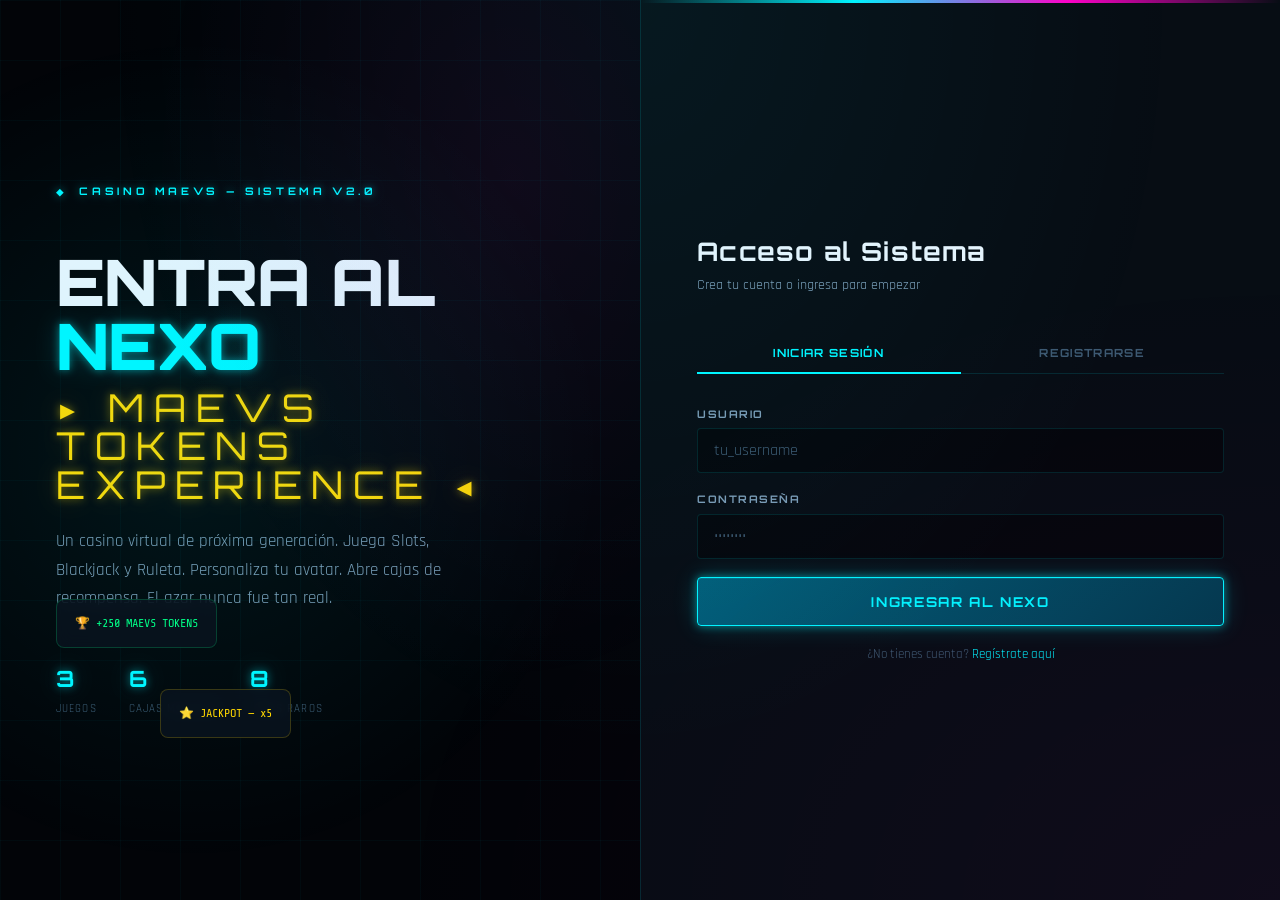
==== Frontend/index.html @ 41be395b "Add initial HTML structure for casino website" ====
<!DOCTYPE html>
<html lang="es">
<head>
  <meta charset="UTF-8" />
  <meta name="viewport" content="width=device-width, initial-scale=1.0" />
  <title>Casino Maevs — Ingresa al Nexo</title>
  <link rel="stylesheet" href="assets/css/main.css" />
  <style>
    /* ── LANDING ESPECÍFICO ── */
    .landing-wrap {
      min-height: 100vh;
      display: grid;
      grid-template-columns: 1fr 1fr;
      position: relative;
    }

    /* LADO IZQUIERDO: Hero visual */
    .hero-side {
      display: flex;
      flex-direction: column;
      justify-content: center;
      padding: 60px 56px;
      position: relative;
      overflow: hidden;
    }

    .hero-side::before {
      content: '';
      position: absolute;
      inset: 0;
      background: radial-gradient(ellipse at 30% 50%, rgba(0,245,255,0.08) 0%, transparent 65%),
                  radial-gradient(ellipse at 80% 20%, rgba(255,0,200,0.06) 0%, transparent 50%);
      pointer-events: none;
    }

    .hero-casino-logo {
      font-family: var(--font-display);
      font-size: 0.65rem;
      font-weight: 700;
      letter-spacing: 0.35em;
      text-transform: uppercase;
      color: var(--neon-cyan);
      text-shadow: var(--shadow-cyan);
      margin-bottom: 48px;
      display: flex;
      align-items: center;
      gap: 12px;
    }

    .hero-casino-logo::before {
      content: '◆';
      font-size: 0.8rem;
    }

    .hero-title {
      font-size: clamp(2.8rem, 5vw, 5rem);
      font-weight: 900;
      line-height: 1;
      margin-bottom: 24px;
      letter-spacing: -0.01em;
    }

    .hero-title .line-1 {
      color: var(--text-primary);
      display: block;
    }

    .hero-title .line-2 {
      color: var(--neon-cyan);
      text-shadow: var(--shadow-cyan);
      display: block;
      animation: flicker 8s infinite;
    }

    .hero-title .line-3 {
      color: var(--neon-gold);
      text-shadow: var(--shadow-gold);
      display: block;
      font-size: 60%;
      font-weight: 400;
      letter-spacing: 0.25em;
      margin-top: 10px;
    }

    .hero-desc {
      color: var(--text-secondary);
      font-size: 1.05rem;
      max-width: 400px;
      margin-bottom: 48px;
      line-height: 1.7;
    }

    .hero-stats {
      display: flex;
      gap: 32px;
    }

    .stat-item {
      display: flex;
      flex-direction: column;
      gap: 4px;
    }

    .stat-value {
      font-family: var(--font-display);
      font-size: 1.4rem;
      font-weight: 700;
      color: var(--neon-cyan);
      text-shadow: var(--shadow-cyan);
    }

    .stat-label {
      font-size: 0.7rem;
      color: var(--text-muted);
      letter-spacing: 0.1em;
      text-transform: uppercase;
    }

    /* Elementos flotantes decorativos */
    .float-card {
      position: absolute;
      border: 1px solid var(--border-dim);
      border-radius: 8px;
      background: var(--bg-glass);
      backdrop-filter: blur(8px);
      padding: 14px 18px;
      font-family: var(--font-mono);
      font-size: 0.75rem;
      color: var(--text-secondary);
      pointer-events: none;
    }

    .float-card-1 {
      bottom: 28%;
      left: 56px;
      color: var(--neon-green);
      border-color: rgba(0,255,136,0.2);
      animation: floatUp 6s ease-in-out infinite;
    }

    .float-card-2 {
      bottom: 18%;
      left: 160px;
      color: var(--neon-gold);
      border-color: rgba(255,215,0,0.2);
      animation: floatUp 6s ease-in-out 2s infinite;
    }

    @keyframes floatUp {
      0%, 100% { transform: translateY(0); }
      50%       { transform: translateY(-10px); }
    }

    /* LADO DERECHO: Formulario */
    .auth-side {
      display: flex;
      flex-direction: column;
      justify-content: center;
      padding: 60px 56px;
      background: var(--bg-deep);
      border-left: 1px solid var(--border-dim);
      position: relative;
    }

    .auth-side::before {
      content: '';
      position: absolute;
      top: 0; left: 0; right: 0;
      height: 3px;
      background: linear-gradient(90deg, transparent, var(--neon-cyan), var(--neon-magenta), transparent);
    }

    .auth-header {
      margin-bottom: 36px;
    }

    .auth-header h2 {
      font-size: 1.6rem;
      color: var(--text-primary);
      margin-bottom: 8px;
    }

    .auth-header p {
      color: var(--text-secondary);
      font-size: 0.9rem;
    }

    /* Tabs */
    .auth-tabs {
      display: flex;
      border-bottom: 1px solid var(--border-dim);
      margin-bottom: 32px;
      gap: 0;
    }

    .auth-tab {
      flex: 1;
      padding: 12px;
      background: none;
      border: none;
      cursor: pointer;
      font-family: var(--font-display);
      font-size: 0.7rem;
      font-weight: 700;
      letter-spacing: 0.12em;
      text-transform: uppercase;
      color: var(--text-muted);
      border-bottom: 2px solid transparent;
      margin-bottom: -1px;
      transition: var(--transition-fast);
    }

    .auth-tab.active {
      color: var(--neon-cyan);
      border-bottom-color: var(--neon-cyan);
    }

    .auth-tab:hover:not(.active) { color: var(--text-secondary); }

    /* Paneles de formulario */
    .auth-panel { display: none; flex-direction: column; gap: 18px; }
    .auth-panel.active { display: flex; animation: fadeIn 0.3s ease; }

    /* Avatar selector */
    .avatar-selector {
      display: flex;
      flex-direction: column;
      gap: 8px;
    }

    .avatar-options {
      display: grid;
      grid-template-columns: repeat(3, 1fr);
      gap: 8px;
    }

    .avatar-option {
      border: 1px solid var(--border-dim);
      border-radius: 6px;
      padding: 10px 6px;
      text-align: center;
      cursor: pointer;
      transition: var(--transition-fast);
      background: rgba(0,0,0,0.3);
    }

    .avatar-option:hover {
      border-color: var(--border-glow);
      background: rgba(0,245,255,0.05);
    }

    .avatar-option.selected {
      border-color: var(--neon-cyan);
      background: rgba(0,245,255,0.08);
      box-shadow: var(--shadow-cyan);
    }

    .avatar-option .avatar-emoji { font-size: 1.6rem; display: block; }
    .avatar-option .avatar-name  {
      font-family: var(--font-display);
      font-size: 0.55rem;
      color: var(--text-secondary);
      letter-spacing: 0.05em;
      text-transform: uppercase;
      margin-top: 4px;
      display: block;
    }

    .avatar-option.selected .avatar-name { color: var(--neon-cyan); }

    /* Mensaje de error/éxito en form */
    .auth-message {
      padding: 10px 14px;
      border-radius: 4px;
      font-size: 0.85rem;
      display: none;
      align-items: center;
      gap: 8px;
    }

    .auth-message.error   { display: flex; background: rgba(255,34,68,0.1);  border: 1px solid rgba(255,34,68,0.3);  color: var(--neon-red); }
    .auth-message.success { display: flex; background: rgba(0,255,136,0.1);  border: 1px solid rgba(0,255,136,0.3);  color: var(--neon-green); }

    @media (max-width: 900px) {
      .landing-wrap { grid-template-columns: 1fr; }
      .hero-side { display: none; }
      .auth-side { padding: 40px 28px; }
    }
  </style>
</head>
<body>

  <div id="toast-container"></div>

  <div class="landing-wrap">

    <!-- LADO IZQUIERDO: Hero -->
    <div class="hero-side">
      <div class="hero-casino-logo">Casino Maevs — Sistema v2.0</div>

      <h1 class="hero-title">
        <span class="line-1">ENTRA AL</span>
        <span class="line-2">NEXO</span>
        <span class="line-3">▸ MAEVS TOKENS EXPERIENCE ◂</span>
      </h1>

      <p class="hero-desc">
        Un casino virtual de próxima generación. Juega Slots, Blackjack y Ruleta.
        Personaliza tu avatar. Abre cajas de recompensa. El azar nunca fue tan real.
      </p>

      <div class="hero-stats">
        <div class="stat-item">
          <span class="stat-value">3</span>
          <span class="stat-label">Juegos</span>
        </div>
        <div class="stat-item">
          <span class="stat-value">6</span>
          <span class="stat-label">Cajas Misterio</span>
        </div>
        <div class="stat-item">
          <span class="stat-value">8</span>
          <span class="stat-label">Ítems Raros</span>
        </div>
      </div>

      <!-- Elementos flotantes decorativos -->
      <div class="float-card float-card-1">🏆 +250 MAEVS TOKENS</div>
      <div class="float-card float-card-2">⭐ JACKPOT — x5</div>
    </div>

    <!-- LADO DERECHO: Formulario -->
    <div class="auth-side">
      <div class="auth-header">
        <h2>Acceso al Sistema</h2>
        <p>Crea tu cuenta o ingresa para empezar</p>
      </div>

      <!-- Tabs -->
      <div class="auth-tabs">
        <button class="auth-tab active" onclick="switchTab('login')">Iniciar Sesión</button>
        <button class="auth-tab" onclick="switchTab('register')">Registrarse</button>
      </div>

      <!-- Panel: Login -->
      <div class="auth-panel active" id="panel-login">
        <div class="form-group">
          <label class="form-label">Usuario</label>
          <input class="form-input" id="login-user" type="text" placeholder="tu_username" autocomplete="username" />
        </div>
        <div class="form-group">
          <label class="form-label">Contraseña</label>
          <input class="form-input" id="login-pass" type="password" placeholder="••••••••" autocomplete="current-password" />
        </div>
        <div class="auth-message" id="login-msg"></div>
        <button class="btn btn-primary btn-lg" onclick="doLogin()" style="width:100%">
          <span id="login-btn-text">Ingresar al Nexo</span>
        </button>
        <p style="text-align:center; font-size:0.8rem; color:var(--text-muted);">
          ¿No tienes cuenta? <a href="#" onclick="switchTab('register')">Regístrate aquí</a>
        </p>
      </div>

      <!-- Panel: Register -->
      <div class="auth-panel" id="panel-register">
        <div class="form-group">
          <label class="form-label">Nombre de usuario</label>
          <input class="form-input" id="reg-user" type="text" placeholder="mínimo 3 caracteres" autocomplete="username" />
        </div>
        <div class="form-group">
          <label class="form-label">Contraseña</label>
          <input class="form-input" id="reg-pass" type="password" placeholder="mínimo 6 caracteres" autocomplete="new-password" />
        </div>
        <div class="avatar-selector">
          <label class="form-label">Elige tu avatar</label>
          <div class="avatar-options">
            <div class="avatar-option selected" data-style="Guerrero Galáctico" onclick="selectAvatar(this)">
              <span class="avatar-emoji">⚔️</span>
              <span class="avatar-name">Guerrero</span>
            </div>
            <div class="avatar-option" data-style="Mago Estelar" onclick="selectAvatar(this)">
              <span class="avatar-emoji">🔮</span>
              <span class="avatar-name">Mago</span>
            </div>
            <div class="avatar-option" data-style="Cazadora de Sombras" onclick="selectAvatar(this)">
              <span class="avatar-emoji">🏹</span>
              <span class="avatar-name">Cazadora</span>
            </div>
            <div class="avatar-option" data-style="Cyber Ninja" onclick="selectAvatar(this)">
              <span class="avatar-emoji">🥷</span>
              <span class="avatar-name">Ninja</span>
            </div>
            <div class="avatar-option" data-style="Clásico" onclick="selectAvatar(this)">
              <span class="avatar-emoji">🎩</span>
              <span class="avatar-name">Clásico</span>
            </div>
            <div class="avatar-option" data-style="Fantasma Digital" onclick="selectAvatar(this)">
              <span class="avatar-emoji">👻</span>
              <span class="avatar-name">Fantasma</span>
            </div>
          </div>
        </div>
        <div class="auth-message" id="reg-msg"></div>
        <button class="btn btn-primary btn-lg" onclick="doRegister()" style="width:100%">
          <span id="reg-btn-text">Crear Cuenta</span>
        </button>
        <p style="text-align:center; font-size:0.8rem; color:var(--text-muted);">
          ¿Ya tienes cuenta? <a href="#" onclick="switchTab('login')">Inicia sesión</a>
        </p>
      </div>

    </div>
  </div>

  <script src="assets/js/api.js"></script>
  <script>
    const API = 'http://localhost:5000';

    // Redirigir si ya está autenticado
    (async () => {
      try {
        const r = await fetch(`${API}/api/auth/estado`);
        if (r.ok) window.location.href = 'lobby.html';
      } catch {}
    })();

    let selectedAvatar = 'Guerrero Galáctico';

    function switchTab(tab) {
      document.querySelectorAll('.auth-tab').forEach((t, i) => {
        t.classList.toggle('active', (i === 0 && tab === 'login') || (i === 1 && tab === 'register'));
      });
      document.getElementById('panel-login').classList.toggle('active', tab === 'login');
      document.getElementById('panel-register').classList.toggle('active', tab === 'register');
    }

    function selectAvatar(el) {
      document.querySelectorAll('.avatar-option').forEach(o => o.classList.remove('selected'));
      el.classList.add('selected');
      selectedAvatar = el.dataset.style;
    }

    function showMsg(id, msg, type) {
      const el = document.getElementById(id);
      el.textContent = msg;
      el.className = `auth-message ${type}`;
    }

    async function doLogin() {
      const user = document.getElementById('login-user').value.trim();
      const pass = document.getElementById('login-pass').value;
      const btn  = document.getElementById('login-btn-text');

      if (!user || !pass) { showMsg('login-msg', '⚠ Completa todos los campos', 'error'); return; }

      btn.innerHTML = '<span class="spinner"></span> Verificando...';
      try {
        const r = await fetch(`${API}/api/auth/login`, {
          method: 'POST',
          headers: { 'Content-Type': 'application/json' },
          body: JSON.stringify({ Username: user, Contraseña: pass })
        });
        const data = await r.json();
        if (r.ok) {
          showMsg('login-msg', '✔ ¡Bienvenido de vuelta!', 'success');
          setTimeout(() => window.location.href = 'lobby.html', 800);
        } else {
          showMsg('login-msg', '✘ ' + (data.mensaje || 'Credenciales incorrectas'), 'error');
          btn.textContent = 'Ingresar al Nexo';
        }
      } catch {
        showMsg('login-msg', '✘ No se pudo conectar al servidor', 'error');
        btn.textContent = 'Ingresar al Nexo';
      }
    }

    async function doRegister() {
      const user   = document.getElementById('reg-user').value.trim();
      const pass   = document.getElementById('reg-pass').value;
      const btn    = document.getElementById('reg-btn-text');

      if (!user || !pass) { showMsg('reg-msg', '⚠ Completa todos los campos', 'error'); return; }

      btn.innerHTML = '<span class="spinner"></span> Creando cuenta...';
      try {
        const r = await fetch(`${API}/api/auth/registrar`, {
          method: 'POST',
          headers: { 'Content-Type': 'application/json' },
          body: JSON.stringify({ Username: user, Contraseña: pass, EstiloAvatar: selectedAvatar })
        });
        const data = await r.json();
        if (r.ok) {
          showMsg('reg-msg', '✔ Cuenta creada. Iniciando sesión...', 'success');
          // Auto-login
          setTimeout(async () => {
            const r2 = await fetch(`${API}/api/auth/login`, {
              method: 'POST',
              headers: { 'Content-Type': 'application/json' },
              body: JSON.stringify({ Username: user, Contraseña: pass })
            });
            if (r2.ok) window.location.href = 'lobby.html';
          }, 800);
        } else {
          showMsg('reg-msg', '✘ ' + (data.mensaje || 'Error al registrar'), 'error');
          btn.textContent = 'Crear Cuenta';
        }
      } catch {
        showMsg('reg-msg', '✘ No se pudo conectar al servidor', 'error');
        btn.textContent = 'Crear Cuenta';
      }
    }

    // Enter key support
    document.addEventListener('keydown', e => {
      if (e.key === 'Enter') {
        if (document.getElementById('panel-login').classList.contains('active')) doLogin();
        else doRegister();
      }
    });
  </script>
</body>
</html>
---- Frontend/assets/css/main.css ----
/* ═══════════════════════════════════════════════════════════════
   CASINO MAEVS — main.css
   Estilos globales y variables del sistema
═══════════════════════════════════════════════════════════════ */

@import url('https://fonts.googleapis.com/css2?family=Orbitron:wght@400;600;700;900&family=Rajdhani:wght@300;400;500;600;700&family=Share+Tech+Mono&display=swap');

/* ── VARIABLES GLOBALES ── */
:root {
  /* Colores base */
  --bg-void:        #020408;
  --bg-deep:        #070d14;
  --bg-card:        #0a1520;
  --bg-card-hover:  #0f1e2e;
  --bg-glass:       rgba(10, 21, 32, 0.75);

  /* Neón principal */
  --neon-cyan:      #00f5ff;
  --neon-magenta:   #ff00c8;
  --neon-gold:      #ffd700;
  --neon-green:     #00ff88;
  --neon-red:       #ff2244;

  /* Texto */
  --text-primary:   #e8f4fd;
  --text-secondary: #7a9bb5;
  --text-muted:     #3d5a72;

  /* Bordes */
  --border-dim:     rgba(0, 245, 255, 0.12);
  --border-glow:    rgba(0, 245, 255, 0.45);

  /* Tipografía */
  --font-display:   'Orbitron', monospace;
  --font-body:      'Rajdhani', sans-serif;
  --font-mono:      'Share Tech Mono', monospace;

  /* Sombras de neón */
  --shadow-cyan:    0 0 8px rgba(0,245,255,0.5), 0 0 25px rgba(0,245,255,0.2);
  --shadow-gold:    0 0 8px rgba(255,215,0,0.5), 0 0 25px rgba(255,215,0,0.2);
  --shadow-magenta: 0 0 8px rgba(255,0,200,0.5), 0 0 25px rgba(255,0,200,0.2);

  /* Transiciones */
  --transition-fast: 0.15s ease;
  --transition-mid:  0.3s ease;
  --transition-slow: 0.6s cubic-bezier(0.16, 1, 0.3, 1);
}

/* ── RESET Y BASE ── */
*, *::before, *::after { box-sizing: border-box; margin: 0; padding: 0; }

html { scroll-behavior: smooth; }

body {
  background-color: var(--bg-void);
  color: var(--text-primary);
  font-family: var(--font-body);
  font-size: 16px;
  line-height: 1.6;
  min-height: 100vh;
  overflow-x: hidden;
}

/* ── FONDO CON GRID ANIMADO ── */
body::before {
  content: '';
  position: fixed;
  inset: 0;
  background-image:
    linear-gradient(rgba(0,245,255,0.03) 1px, transparent 1px),
    linear-gradient(90deg, rgba(0,245,255,0.03) 1px, transparent 1px);
  background-size: 60px 60px;
  pointer-events: none;
  z-index: 0;
}

body::after {
  content: '';
  position: fixed;
  inset: 0;
  background: radial-gradient(ellipse at 50% 0%, rgba(0,245,255,0.05) 0%, transparent 60%),
              radial-gradient(ellipse at 100% 100%, rgba(255,0,200,0.04) 0%, transparent 50%);
  pointer-events: none;
  z-index: 0;
}

/* ── CONTENEDOR PRINCIPAL ── */
.container {
  max-width: 1280px;
  margin: 0 auto;
  padding: 0 24px;
  position: relative;
  z-index: 1;
}

/* ── TIPOGRAFÍA ── */
h1, h2, h3, h4 {
  font-family: var(--font-display);
  letter-spacing: 0.05em;
  line-height: 1.2;
}

a { color: var(--neon-cyan); text-decoration: none; transition: var(--transition-fast); }
a:hover { color: var(--text-primary); text-shadow: var(--shadow-cyan); }

/* ── NAVBAR ── */
.navbar {
  position: sticky;
  top: 0;
  z-index: 100;
  background: rgba(2, 4, 8, 0.85);
  backdrop-filter: blur(16px);
  -webkit-backdrop-filter: blur(16px);
  border-bottom: 1px solid var(--border-dim);
  padding: 14px 0;
}

.navbar .container {
  display: flex;
  align-items: center;
  justify-content: space-between;
  gap: 24px;
}

.navbar-brand {
  font-family: var(--font-display);
  font-size: 1.2rem;
  font-weight: 900;
  color: var(--neon-cyan);
  text-shadow: var(--shadow-cyan);
  letter-spacing: 0.15em;
  text-transform: uppercase;
  display: flex;
  align-items: center;
  gap: 10px;
}

.navbar-brand span { color: var(--neon-gold); text-shadow: var(--shadow-gold); }

.navbar-nav {
  display: flex;
  align-items: center;
  gap: 6px;
  list-style: none;
}

.navbar-nav a {
  font-family: var(--font-body);
  font-weight: 600;
  font-size: 0.85rem;
  letter-spacing: 0.1em;
  text-transform: uppercase;
  color: var(--text-secondary);
  padding: 8px 16px;
  border-radius: 4px;
  transition: var(--transition-fast);
  border: 1px solid transparent;
}

.navbar-nav a:hover,
.navbar-nav a.active {
  color: var(--neon-cyan);
  background: rgba(0,245,255,0.06);
  border-color: var(--border-dim);
  text-shadow: none;
}

.navbar-tokens {
  display: flex;
  align-items: center;
  gap: 8px;
  background: rgba(255,215,0,0.06);
  border: 1px solid rgba(255,215,0,0.2);
  border-radius: 6px;
  padding: 7px 14px;
  font-family: var(--font-mono);
  font-size: 0.85rem;
  color: var(--neon-gold);
}

.navbar-tokens .token-icon { font-size: 1rem; }
#nav-balance { font-weight: bold; }

/* ── BOTONES ── */
.btn {
  display: inline-flex;
  align-items: center;
  justify-content: center;
  gap: 8px;
  font-family: var(--font-display);
  font-size: 0.75rem;
  font-weight: 700;
  letter-spacing: 0.12em;
  text-transform: uppercase;
  padding: 12px 24px;
  border-radius: 4px;
  border: 1px solid transparent;
  cursor: pointer;
  transition: var(--transition-mid);
  position: relative;
  overflow: hidden;
  white-space: nowrap;
}

.btn::before {
  content: '';
  position: absolute;
  inset: 0;
  background: linear-gradient(135deg, rgba(255,255,255,0.06), transparent);
  opacity: 0;
  transition: var(--transition-fast);
}

.btn:hover::before { opacity: 1; }

.btn-primary {
  background: linear-gradient(135deg, #005f7a, #003a4d);
  border-color: var(--neon-cyan);
  color: var(--neon-cyan);
  box-shadow: var(--shadow-cyan), inset 0 1px 0 rgba(0,245,255,0.15);
}

.btn-primary:hover {
  background: linear-gradient(135deg, #007a9a, #005070);
  box-shadow: 0 0 16px rgba(0,245,255,0.7), 0 0 40px rgba(0,245,255,0.25);
  transform: translateY(-1px);
}

.btn-gold {
  background: linear-gradient(135deg, #4a3800, #2d2200);
  border-color: var(--neon-gold);
  color: var(--neon-gold);
  box-shadow: var(--shadow-gold);
}

.btn-gold:hover {
  box-shadow: 0 0 16px rgba(255,215,0,0.7), 0 0 40px rgba(255,215,0,0.25);
  transform: translateY(-1px);
}

.btn-magenta {
  background: linear-gradient(135deg, #4a0030, #2d001d);
  border-color: var(--neon-magenta);
  color: var(--neon-magenta);
  box-shadow: var(--shadow-magenta);
}

.btn-magenta:hover {
  box-shadow: 0 0 16px rgba(255,0,200,0.7), 0 0 40px rgba(255,0,200,0.25);
  transform: translateY(-1px);
}

.btn-ghost {
  background: transparent;
  border-color: var(--border-glow);
  color: var(--text-secondary);
}

.btn-ghost:hover {
  border-color: var(--neon-cyan);
  color: var(--neon-cyan);
  box-shadow: var(--shadow-cyan);
}

.btn-sm { font-size: 0.65rem; padding: 8px 16px; }
.btn-lg { font-size: 0.85rem; padding: 15px 32px; }
.btn:disabled { opacity: 0.4; cursor: not-allowed; transform: none !important; }

/* ── CARDS ── */
.card {
  background: var(--bg-card);
  border: 1px solid var(--border-dim);
  border-radius: 8px;
  padding: 24px;
  position: relative;
  overflow: hidden;
  transition: var(--transition-mid);
}

.card::before {
  content: '';
  position: absolute;
  top: 0; left: 0; right: 0;
  height: 2px;
  background: linear-gradient(90deg, transparent, var(--neon-cyan), transparent);
  opacity: 0;
  transition: var(--transition-mid);
}

.card:hover { background: var(--bg-card-hover); border-color: var(--border-glow); }
.card:hover::before { opacity: 1; }

/* ── INPUTS ── */
.form-group { display: flex; flex-direction: column; gap: 6px; }

.form-label {
  font-family: var(--font-display);
  font-size: 0.65rem;
  font-weight: 700;
  letter-spacing: 0.15em;
  text-transform: uppercase;
  color: var(--text-secondary);
}

.form-input {
  background: rgba(0,0,0,0.4);
  border: 1px solid var(--border-dim);
  border-radius: 4px;
  padding: 11px 16px;
  color: var(--text-primary);
  font-family: var(--font-body);
  font-size: 1rem;
  transition: var(--transition-fast);
  outline: none;
  width: 100%;
}

.form-input::placeholder { color: var(--text-muted); }

.form-input:focus {
  border-color: var(--neon-cyan);
  background: rgba(0,245,255,0.04);
  box-shadow: 0 0 0 3px rgba(0,245,255,0.08), var(--shadow-cyan);
}

/* ── BADGES DE RAREZA ── */
.badge {
  display: inline-flex;
  align-items: center;
  gap: 4px;
  padding: 3px 10px;
  border-radius: 3px;
  font-family: var(--font-display);
  font-size: 0.6rem;
  font-weight: 700;
  letter-spacing: 0.1em;
  text-transform: uppercase;
  border: 1px solid;
}

.badge-legendario { background: rgba(255,215,0,0.1); color: var(--neon-gold); border-color: rgba(255,215,0,0.35); box-shadow: var(--shadow-gold); }
.badge-epico      { background: rgba(150,0,255,0.1); color: #c87aff; border-color: rgba(150,0,255,0.35); }
.badge-raro       { background: rgba(0,120,255,0.1); color: #5ab5ff; border-color: rgba(0,120,255,0.35); }
.badge-comun      { background: rgba(100,150,180,0.1); color: var(--text-secondary); border-color: rgba(100,150,180,0.2); }

/* ── TOAST NOTIFICATIONS ── */
#toast-container {
  position: fixed;
  top: 80px;
  right: 20px;
  z-index: 9999;
  display: flex;
  flex-direction: column;
  gap: 10px;
  pointer-events: none;
}

.toast {
  background: var(--bg-card);
  border: 1px solid var(--border-dim);
  border-radius: 6px;
  padding: 14px 20px;
  font-family: var(--font-body);
  font-size: 0.9rem;
  max-width: 320px;
  display: flex;
  align-items: center;
  gap: 10px;
  animation: toastIn 0.3s ease forwards;
  pointer-events: auto;
  backdrop-filter: blur(8px);
}

.toast.success { border-color: rgba(0,255,136,0.4); color: var(--neon-green); }
.toast.error   { border-color: rgba(255,34,68,0.4);  color: var(--neon-red); }
.toast.info    { border-color: var(--border-glow);   color: var(--neon-cyan); }
.toast.warning { border-color: rgba(255,215,0,0.4);  color: var(--neon-gold); }

@keyframes toastIn {
  from { opacity: 0; transform: translateX(30px); }
  to   { opacity: 1; transform: translateX(0); }
}

@keyframes toastOut {
  from { opacity: 1; transform: translateX(0); }
  to   { opacity: 0; transform: translateX(30px); }
}

/* ── LOADING SPINNER ── */
.spinner {
  width: 18px;
  height: 18px;
  border: 2px solid transparent;
  border-top-color: currentColor;
  border-radius: 50%;
  animation: spin 0.6s linear infinite;
  display: inline-block;
}

@keyframes spin { to { transform: rotate(360deg); } }

/* ── SEPARADOR DECORATIVO ── */
.divider {
  display: flex;
  align-items: center;
  gap: 16px;
  color: var(--text-muted);
  font-size: 0.7rem;
  letter-spacing: 0.1em;
  margin: 16px 0;
}

.divider::before,
.divider::after {
  content: '';
  flex: 1;
  height: 1px;
  background: var(--border-dim);
}

/* ── PAGE HEADER ── */
.page-header {
  padding: 48px 0 32px;
  text-align: center;
}

.page-header h1 {
  font-size: clamp(1.8rem, 4vw, 3rem);
  color: var(--neon-cyan);
  text-shadow: var(--shadow-cyan);
  margin-bottom: 12px;
}

.page-header p {
  color: var(--text-secondary);
  font-size: 1.05rem;
  max-width: 600px;
  margin: 0 auto;
}

/* ── GRID LAYOUTS ── */
.grid-2 { display: grid; grid-template-columns: repeat(2, 1fr); gap: 20px; }
.grid-3 { display: grid; grid-template-columns: repeat(3, 1fr); gap: 20px; }
.grid-4 { display: grid; grid-template-columns: repeat(4, 1fr); gap: 16px; }

@media (max-width: 1024px) { .grid-4 { grid-template-columns: repeat(2, 1fr); } }
@media (max-width: 768px)  {
  .grid-2, .grid-3, .grid-4 { grid-template-columns: 1fr; }
  .navbar-nav { display: none; }
}

/* ── UTILIDADES ── */
.text-cyan    { color: var(--neon-cyan); }
.text-gold    { color: var(--neon-gold); }
.text-magenta { color: var(--neon-magenta); }
.text-green   { color: var(--neon-green); }
.text-muted   { color: var(--text-muted); }
.text-center  { text-align: center; }

.glow-cyan    { text-shadow: var(--shadow-cyan); }
.glow-gold    { text-shadow: var(--shadow-gold); }

.mt-8  { margin-top: 8px; }
.mt-16 { margin-top: 16px; }
.mt-24 { margin-top: 24px; }
.mt-32 { margin-top: 32px; }
.mb-8  { margin-bottom: 8px; }
.mb-16 { margin-bottom: 16px; }
.mb-24 { margin-bottom: 24px; }
.mb-32 { margin-bottom: 32px; }

.flex   { display: flex; }
.flex-center { display: flex; align-items: center; justify-content: center; }
.gap-8  { gap: 8px; }
.gap-16 { gap: 16px; }
.gap-24 { gap: 24px; }

/* ── SCROLLBAR PERSONALIZADA ── */
::-webkit-scrollbar              { width: 6px; height: 6px; }
::-webkit-scrollbar-track        { background: var(--bg-void); }
::-webkit-scrollbar-thumb        { background: var(--border-dim); border-radius: 3px; }
::-webkit-scrollbar-thumb:hover  { background: var(--neon-cyan); }

/* ── ANIMACIONES GLOBALES ── */
@keyframes fadeIn {
  from { opacity: 0; transform: translateY(16px); }
  to   { opacity: 1; transform: translateY(0); }
}

@keyframes pulse-glow {
  0%, 100% { box-shadow: var(--shadow-cyan); }
  50%       { box-shadow: 0 0 20px rgba(0,245,255,0.8), 0 0 50px rgba(0,245,255,0.3); }
}

@keyframes flicker {
  0%, 95%, 100% { opacity: 1; }
  96%            { opacity: 0.85; }
  97%            { opacity: 1; }
  98%            { opacity: 0.9; }
}

.animate-in { animation: fadeIn 0.5s ease forwards; }
.animate-in-delay-1 { animation: fadeIn 0.5s ease 0.1s both; }
.animate-in-delay-2 { animation: fadeIn 0.5s ease 0.2s both; }
.animate-in-delay-3 { animation: fadeIn 0.5s ease 0.3s both; }

/* ── FOOTER ── */
.footer {
  border-top: 1px solid var(--border-dim);
  padding: 24px 0;
  margin-top: 80px;
  text-align: center;
  color: var(--text-muted);
  font-size: 0.8rem;
  font-family: var(--font-mono);
}
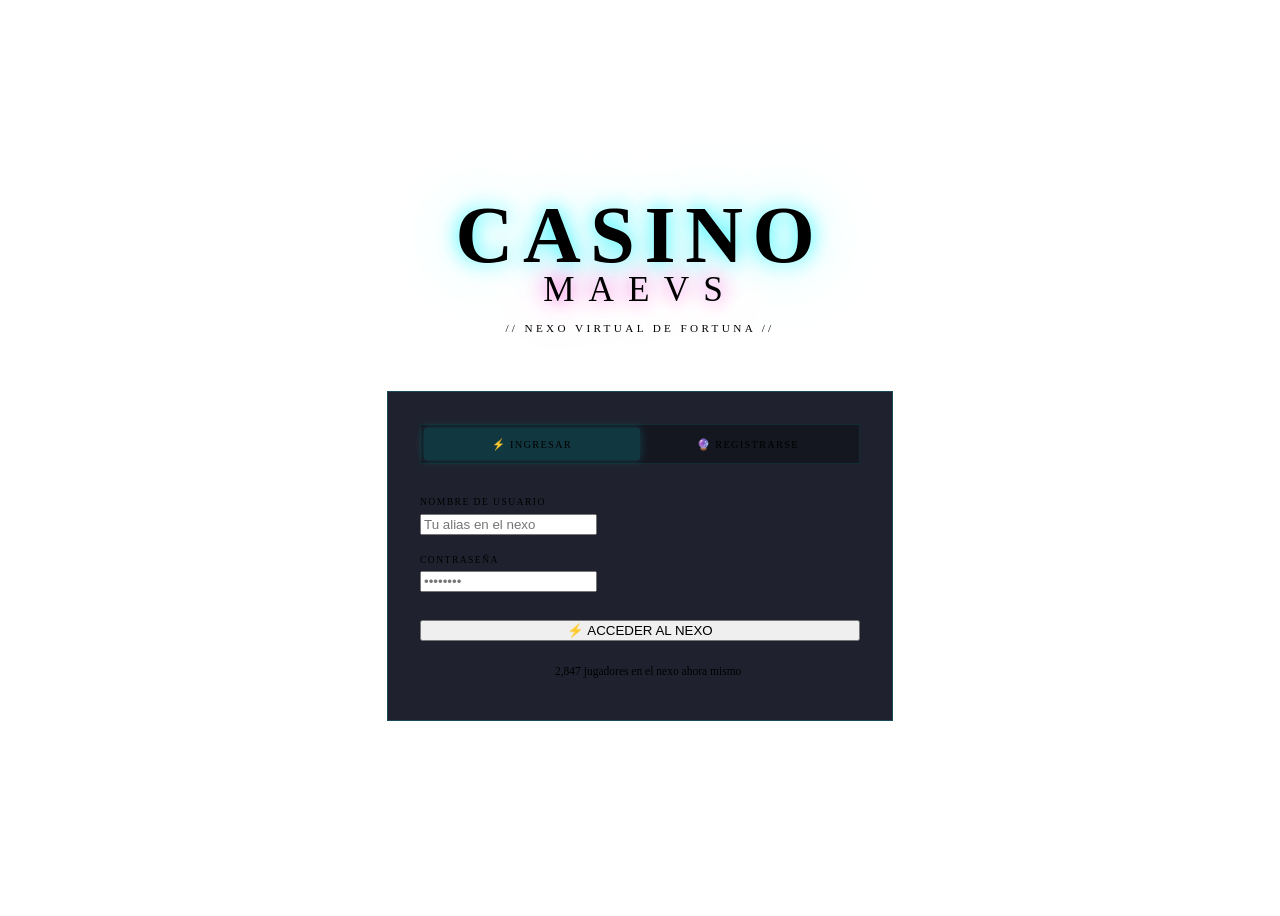
==== commit ef19ae99: "Add files via upload" ====
--- a/Frontend/index.html
+++ b/Frontend/index.html
@@ -6,507 +6,407 @@
   <title>Casino Maevs — Ingresa al Nexo</title>
   <link rel="stylesheet" href="assets/css/main.css" />
   <style>
-    /* ── LANDING ESPECÍFICO ── */
-    .landing-wrap {
-      min-height: 100vh;
-      display: grid;
-      grid-template-columns: 1fr 1fr;
+    /* ── INDEX-SPECIFIC ── */
+    body { display: flex; flex-direction: column; align-items: center; justify-content: center; min-height: 100vh; }
+
+    /* ── HERO BG ── */
+    .hero-bg {
+      position: fixed; inset: 0; z-index: 0;
+      background: radial-gradient(ellipse 80% 60% at 50% 20%, rgba(0,245,255,0.07) 0%, transparent 60%),
+                  radial-gradient(ellipse 60% 50% at 80% 80%, rgba(255,0,200,0.06) 0%, transparent 60%),
+                  radial-gradient(ellipse 50% 40% at 20% 70%, rgba(255,215,0,0.04) 0%, transparent 60%),
+                  var(--bg-void);
+    }
+
+    /* ── LOGO HERO ── */
+    .hero-logo {
+      text-align: center;
+      margin-bottom: 2.5rem;
       position: relative;
     }
 
-    /* LADO IZQUIERDO: Hero visual */
-    .hero-side {
-      display: flex;
-      flex-direction: column;
-      justify-content: center;
-      padding: 60px 56px;
-      position: relative;
-      overflow: hidden;
-    }
-
-    .hero-side::before {
+    .logo-casino {
+      font-family: var(--font-display);
+      font-size: clamp(2.5rem, 8vw, 5rem);
+      font-weight: 900;
+      letter-spacing: 0.12em;
+      line-height: 1;
+      color: var(--neon-cyan);
+      text-shadow:
+        0 0 20px rgba(0,245,255,0.8),
+        0 0 60px rgba(0,245,255,0.4),
+        0 0 120px rgba(0,245,255,0.2);
+      animation: flicker 6s infinite;
+    }
+
+    .logo-maevs {
+      display: block;
+      font-size: clamp(1.2rem, 4vw, 2.2rem);
+      color: var(--neon-magenta);
+      text-shadow:
+        0 0 20px rgba(255,0,200,0.8),
+        0 0 60px rgba(255,0,200,0.4);
+      letter-spacing: 0.4em;
+      margin-top: -0.3rem;
+    }
+
+    .logo-sub {
+      font-family: var(--font-mono);
+      font-size: 0.7rem;
+      color: var(--text-dim);
+      letter-spacing: 0.3em;
+      margin-top: 0.75rem;
+    }
+
+    /* Decorative line under logo */
+    .logo-line {
+      width: 200px; height: 1px;
+      background: linear-gradient(90deg, transparent, var(--neon-cyan), var(--neon-magenta), transparent);
+      margin: 1rem auto 0;
+    }
+
+    /* ── AUTH PANEL ── */
+    .auth-panel {
+      position: relative; z-index: 1;
+      width: 100%; max-width: 440px;
+      background: rgba(7,11,24,0.9);
+      border: 1px solid rgba(0,245,255,0.2);
+      border-radius: var(--radius-lg);
+      padding: 2rem;
+      backdrop-filter: blur(20px);
+      box-shadow: var(--shadow-cyan), 0 30px 80px rgba(0,0,0,0.6);
+    }
+
+    .auth-panel::before {
       content: '';
-      position: absolute;
-      inset: 0;
-      background: radial-gradient(ellipse at 30% 50%, rgba(0,245,255,0.08) 0%, transparent 65%),
-                  radial-gradient(ellipse at 80% 20%, rgba(255,0,200,0.06) 0%, transparent 50%);
-      pointer-events: none;
-    }
-
-    .hero-casino-logo {
+      position: absolute; top: 0; left: 0; right: 0;
+      height: 2px;
+      background: linear-gradient(90deg, var(--neon-cyan), var(--neon-magenta), var(--neon-cyan));
+      border-radius: var(--radius-lg) var(--radius-lg) 0 0;
+      animation: shimmer 3s linear infinite;
+      background-size: 200% 100%;
+    }
+
+    @keyframes shimmer {
+      0%   { background-position: -200% 0; }
+      100% { background-position: 200% 0; }
+    }
+
+    /* ── TABS ── */
+    .auth-tabs {
+      display: grid; grid-template-columns: 1fr 1fr;
+      background: rgba(0,0,0,0.3);
+      border-radius: var(--radius-sm);
+      padding: 3px;
+      margin-bottom: 2rem;
+      border: 1px solid rgba(0,245,255,0.1);
+    }
+
+    .tab-btn {
       font-family: var(--font-display);
       font-size: 0.65rem;
-      font-weight: 700;
-      letter-spacing: 0.35em;
-      text-transform: uppercase;
-      color: var(--neon-cyan);
-      text-shadow: var(--shadow-cyan);
-      margin-bottom: 48px;
-      display: flex;
-      align-items: center;
-      gap: 12px;
-    }
-
-    .hero-casino-logo::before {
-      content: '◆';
-      font-size: 0.8rem;
-    }
-
-    .hero-title {
-      font-size: clamp(2.8rem, 5vw, 5rem);
-      font-weight: 900;
-      line-height: 1;
-      margin-bottom: 24px;
-      letter-spacing: -0.01em;
-    }
-
-    .hero-title .line-1 {
-      color: var(--text-primary);
-      display: block;
-    }
-
-    .hero-title .line-2 {
-      color: var(--neon-cyan);
-      text-shadow: var(--shadow-cyan);
-      display: block;
-      animation: flicker 8s infinite;
-    }
-
-    .hero-title .line-3 {
-      color: var(--neon-gold);
-      text-shadow: var(--shadow-gold);
-      display: block;
-      font-size: 60%;
-      font-weight: 400;
-      letter-spacing: 0.25em;
-      margin-top: 10px;
-    }
-
-    .hero-desc {
-      color: var(--text-secondary);
-      font-size: 1.05rem;
-      max-width: 400px;
-      margin-bottom: 48px;
-      line-height: 1.7;
-    }
-
-    .hero-stats {
-      display: flex;
-      gap: 32px;
-    }
-
-    .stat-item {
-      display: flex;
-      flex-direction: column;
-      gap: 4px;
-    }
-
-    .stat-value {
-      font-family: var(--font-display);
-      font-size: 1.4rem;
-      font-weight: 700;
-      color: var(--neon-cyan);
-      text-shadow: var(--shadow-cyan);
-    }
-
-    .stat-label {
-      font-size: 0.7rem;
-      color: var(--text-muted);
-      letter-spacing: 0.1em;
-      text-transform: uppercase;
-    }
-
-    /* Elementos flotantes decorativos */
-    .float-card {
-      position: absolute;
-      border: 1px solid var(--border-dim);
-      border-radius: 8px;
-      background: var(--bg-glass);
-      backdrop-filter: blur(8px);
-      padding: 14px 18px;
-      font-family: var(--font-mono);
-      font-size: 0.75rem;
-      color: var(--text-secondary);
-      pointer-events: none;
-    }
-
-    .float-card-1 {
-      bottom: 28%;
-      left: 56px;
-      color: var(--neon-green);
-      border-color: rgba(0,255,136,0.2);
-      animation: floatUp 6s ease-in-out infinite;
-    }
-
-    .float-card-2 {
-      bottom: 18%;
-      left: 160px;
-      color: var(--neon-gold);
-      border-color: rgba(255,215,0,0.2);
-      animation: floatUp 6s ease-in-out 2s infinite;
-    }
-
-    @keyframes floatUp {
-      0%, 100% { transform: translateY(0); }
-      50%       { transform: translateY(-10px); }
-    }
-
-    /* LADO DERECHO: Formulario */
-    .auth-side {
-      display: flex;
-      flex-direction: column;
-      justify-content: center;
-      padding: 60px 56px;
-      background: var(--bg-deep);
-      border-left: 1px solid var(--border-dim);
-      position: relative;
-    }
-
-    .auth-side::before {
-      content: '';
-      position: absolute;
-      top: 0; left: 0; right: 0;
-      height: 3px;
-      background: linear-gradient(90deg, transparent, var(--neon-cyan), var(--neon-magenta), transparent);
-    }
-
-    .auth-header {
-      margin-bottom: 36px;
-    }
-
-    .auth-header h2 {
-      font-size: 1.6rem;
-      color: var(--text-primary);
-      margin-bottom: 8px;
-    }
-
-    .auth-header p {
-      color: var(--text-secondary);
-      font-size: 0.9rem;
-    }
-
-    /* Tabs */
-    .auth-tabs {
-      display: flex;
-      border-bottom: 1px solid var(--border-dim);
-      margin-bottom: 32px;
-      gap: 0;
-    }
-
-    .auth-tab {
-      flex: 1;
-      padding: 12px;
-      background: none;
-      border: none;
-      cursor: pointer;
-      font-family: var(--font-display);
-      font-size: 0.7rem;
-      font-weight: 700;
       letter-spacing: 0.12em;
       text-transform: uppercase;
-      color: var(--text-muted);
-      border-bottom: 2px solid transparent;
-      margin-bottom: -1px;
-      transition: var(--transition-fast);
-    }
-
-    .auth-tab.active {
+      color: var(--text-secondary);
+      background: transparent;
+      border: none;
+      padding: 0.6rem;
+      border-radius: 3px;
+      cursor: pointer;
+      transition: var(--transition);
+    }
+
+    .tab-btn.active {
+      background: rgba(0,245,255,0.15);
       color: var(--neon-cyan);
-      border-bottom-color: var(--neon-cyan);
-    }
-
-    .auth-tab:hover:not(.active) { color: var(--text-secondary); }
-
-    /* Paneles de formulario */
-    .auth-panel { display: none; flex-direction: column; gap: 18px; }
-    .auth-panel.active { display: flex; animation: fadeIn 0.3s ease; }
-
-    /* Avatar selector */
-    .avatar-selector {
-      display: flex;
-      flex-direction: column;
-      gap: 8px;
-    }
-
-    .avatar-options {
-      display: grid;
-      grid-template-columns: repeat(3, 1fr);
-      gap: 8px;
-    }
-
-    .avatar-option {
-      border: 1px solid var(--border-dim);
-      border-radius: 6px;
-      padding: 10px 6px;
+      box-shadow: 0 0 10px rgba(0,245,255,0.2);
+    }
+
+    /* ── FORM ── */
+    .form-group { margin-bottom: 1.2rem; }
+
+    .form-label {
+      display: block;
+      font-family: var(--font-display);
+      font-size: 0.6rem;
+      letter-spacing: 0.15em;
+      color: var(--text-secondary);
+      text-transform: uppercase;
+      margin-bottom: 0.4rem;
+    }
+
+    .form-panel { display: none; }
+    .form-panel.active { display: block; animation: fadeInUp 0.3s ease; }
+
+    /* ── AVATAR SELECT ── */
+    .avatar-select {
+      display: grid; grid-template-columns: repeat(3, 1fr);
+      gap: 0.5rem; margin-top: 0.5rem;
+    }
+
+    .avatar-opt {
+      padding: 0.5rem;
       text-align: center;
+      font-family: var(--font-display);
+      font-size: 0.55rem;
+      letter-spacing: 0.08em;
+      color: var(--text-secondary);
+      background: rgba(0,0,0,0.3);
+      border: 1px solid rgba(0,245,255,0.1);
+      border-radius: var(--radius-sm);
       cursor: pointer;
-      transition: var(--transition-fast);
-      background: rgba(0,0,0,0.3);
-    }
-
-    .avatar-option:hover {
-      border-color: var(--border-glow);
-      background: rgba(0,245,255,0.05);
-    }
-
-    .avatar-option.selected {
+      transition: var(--transition);
+    }
+
+    .avatar-opt input { display: none; }
+
+    .avatar-opt:has(input:checked),
+    .avatar-opt.selected {
+      color: var(--neon-cyan);
       border-color: var(--neon-cyan);
       background: rgba(0,245,255,0.08);
-      box-shadow: var(--shadow-cyan);
-    }
-
-    .avatar-option .avatar-emoji { font-size: 1.6rem; display: block; }
-    .avatar-option .avatar-name  {
-      font-family: var(--font-display);
-      font-size: 0.55rem;
-      color: var(--text-secondary);
-      letter-spacing: 0.05em;
-      text-transform: uppercase;
-      margin-top: 4px;
-      display: block;
-    }
-
-    .avatar-option.selected .avatar-name { color: var(--neon-cyan); }
-
-    /* Mensaje de error/éxito en form */
-    .auth-message {
-      padding: 10px 14px;
-      border-radius: 4px;
-      font-size: 0.85rem;
+      box-shadow: 0 0 10px rgba(0,245,255,0.15);
+    }
+
+    .avatar-icon { font-size: 1.6rem; display: block; margin-bottom: 0.3rem; }
+
+    /* ── ERROR ── */
+    .form-error {
+      font-family: var(--font-mono);
+      font-size: 0.72rem;
+      color: var(--neon-red);
+      margin-top: 0.4rem;
       display: none;
-      align-items: center;
-      gap: 8px;
-    }
-
-    .auth-message.error   { display: flex; background: rgba(255,34,68,0.1);  border: 1px solid rgba(255,34,68,0.3);  color: var(--neon-red); }
-    .auth-message.success { display: flex; background: rgba(0,255,136,0.1);  border: 1px solid rgba(0,255,136,0.3);  color: var(--neon-green); }
-
-    @media (max-width: 900px) {
-      .landing-wrap { grid-template-columns: 1fr; }
-      .hero-side { display: none; }
-      .auth-side { padding: 40px 28px; }
+    }
+
+    /* ── DECORATIVE CORNER ── */
+    .corner { position: absolute; width: 14px; height: 14px; }
+    .corner-tl { top: -1px; left: -1px; border-top: 2px solid var(--neon-cyan); border-left: 2px solid var(--neon-cyan); }
+    .corner-tr { top: -1px; right: -1px; border-top: 2px solid var(--neon-magenta); border-right: 2px solid var(--neon-magenta); }
+    .corner-bl { bottom: -1px; left: -1px; border-bottom: 2px solid var(--neon-cyan); border-left: 2px solid var(--neon-cyan); }
+    .corner-br { bottom: -1px; right: -1px; border-bottom: 2px solid var(--neon-magenta); border-right: 2px solid var(--neon-magenta); }
+
+    /* ── PARTICLES ── */
+    .particles { position: fixed; inset: 0; pointer-events: none; z-index: 0; overflow: hidden; }
+    .particle {
+      position: absolute;
+      width: 2px; height: 2px;
+      background: var(--neon-cyan);
+      border-radius: 50%;
+      opacity: 0;
+      animation: floatUp var(--dur, 8s) var(--delay, 0s) linear infinite;
+    }
+
+    @keyframes floatUp {
+      0%   { transform: translateY(100vh) translateX(0); opacity: 0; }
+      10%  { opacity: 0.7; }
+      90%  { opacity: 0.4; }
+      100% { transform: translateY(-10vh) translateX(var(--dx, 50px)); opacity: 0; }
+    }
+
+    .online-count {
+      text-align: center;
+      font-family: var(--font-mono);
+      font-size: 0.72rem;
+      color: var(--text-dim);
+      margin-top: 1.5rem;
+    }
+
+    .online-dot {
+      display: inline-block;
+      width: 7px; height: 7px;
+      background: var(--neon-green);
+      border-radius: 50%;
+      box-shadow: 0 0 8px var(--neon-green);
+      animation: pulse 2s infinite;
+      margin-right: 0.4rem;
+      vertical-align: middle;
+    }
+
+    @keyframes pulseGreen {
+      0%, 100% { box-shadow: 0 0 8px var(--neon-green); }
+      50%       { box-shadow: 0 0 18px var(--neon-green), 0 0 35px rgba(57,255,20,0.4); }
     }
   </style>
 </head>
 <body>
 
+  <!-- Background layers -->
+  <div class="hero-bg"></div>
+  <div class="grid-bg"></div>
+  <div class="particles" id="particles"></div>
   <div id="toast-container"></div>
 
-  <div class="landing-wrap">
-
-    <!-- LADO IZQUIERDO: Hero -->
-    <div class="hero-side">
-      <div class="hero-casino-logo">Casino Maevs — Sistema v2.0</div>
-
-      <h1 class="hero-title">
-        <span class="line-1">ENTRA AL</span>
-        <span class="line-2">NEXO</span>
-        <span class="line-3">▸ MAEVS TOKENS EXPERIENCE ◂</span>
-      </h1>
-
-      <p class="hero-desc">
-        Un casino virtual de próxima generación. Juega Slots, Blackjack y Ruleta.
-        Personaliza tu avatar. Abre cajas de recompensa. El azar nunca fue tan real.
-      </p>
-
-      <div class="hero-stats">
-        <div class="stat-item">
-          <span class="stat-value">3</span>
-          <span class="stat-label">Juegos</span>
-        </div>
-        <div class="stat-item">
-          <span class="stat-value">6</span>
-          <span class="stat-label">Cajas Misterio</span>
-        </div>
-        <div class="stat-item">
-          <span class="stat-value">8</span>
-          <span class="stat-label">Ítems Raros</span>
+  <!-- Logo -->
+  <div class="hero-logo" style="position:relative;z-index:1;">
+    <div class="logo-casino">CASINO</div>
+    <span class="logo-maevs">MAEVS</span>
+    <p class="logo-sub">// NEXO VIRTUAL DE FORTUNA //</p>
+    <div class="logo-line"></div>
+  </div>
+
+  <!-- Auth Panel -->
+  <div class="auth-panel">
+    <div class="corner corner-tl"></div>
+    <div class="corner corner-tr"></div>
+    <div class="corner corner-bl"></div>
+    <div class="corner corner-br"></div>
+
+    <!-- Tabs -->
+    <div class="auth-tabs">
+      <button class="tab-btn active" onclick="switchTab('login')">⚡ Ingresar</button>
+      <button class="tab-btn" onclick="switchTab('register')">🔮 Registrarse</button>
+    </div>
+
+    <!-- LOGIN FORM -->
+    <div class="form-panel active" id="panel-login">
+      <div class="form-group">
+        <label class="form-label">Nombre de usuario</label>
+        <input type="text" id="login-user" class="input-neon" placeholder="Tu alias en el nexo" autocomplete="username" />
+      </div>
+      <div class="form-group">
+        <label class="form-label">Contraseña</label>
+        <input type="password" id="login-pass" class="input-neon" placeholder="••••••••" autocomplete="current-password" />
+        <div class="form-error" id="login-error">⛔ Credenciales incorrectas</div>
+      </div>
+      <button class="btn btn-cyan btn-lg" style="width:100%;margin-top:0.5rem;" onclick="doLogin()">
+        ⚡ ACCEDER AL NEXO
+      </button>
+    </div>
+
+    <!-- REGISTER FORM -->
+    <div class="form-panel" id="panel-register">
+      <div class="form-group">
+        <label class="form-label">Nombre de usuario (mín. 3 caracteres)</label>
+        <input type="text" id="reg-user" class="input-neon" placeholder="Elige tu alias" autocomplete="username" />
+        <div class="form-error" id="reg-user-error"></div>
+      </div>
+      <div class="form-group">
+        <label class="form-label">Contraseña (mín. 6 caracteres)</label>
+        <input type="password" id="reg-pass" class="input-neon" placeholder="••••••••" autocomplete="new-password" />
+        <div class="form-error" id="reg-pass-error"></div>
+      </div>
+
+      <div class="form-group">
+        <label class="form-label">Estilo de avatar</label>
+        <div class="avatar-select">
+          <label class="avatar-opt selected" id="opt-guerrero">
+            <input type="radio" name="avatar" value="Guerrero Galáctico" checked />
+            <span class="avatar-icon">⚔️</span>Guerrero
+          </label>
+          <label class="avatar-opt" id="opt-ciberpunk">
+            <input type="radio" name="avatar" value="Ciberpunk" />
+            <span class="avatar-icon">🤖</span>Ciberpunk
+          </label>
+          <label class="avatar-opt" id="opt-sombra">
+            <input type="radio" name="avatar" value="Sombra del Vacío" />
+            <span class="avatar-icon">🌑</span>Sombra
+          </label>
         </div>
       </div>
 
-      <!-- Elementos flotantes decorativos -->
-      <div class="float-card float-card-1">🏆 +250 MAEVS TOKENS</div>
-      <div class="float-card float-card-2">⭐ JACKPOT — x5</div>
+      <button class="btn btn-magenta btn-lg" style="width:100%;margin-top:0.5rem;" onclick="doRegister()">
+        🔮 CREAR MI IDENTIDAD
+      </button>
     </div>
 
-    <!-- LADO DERECHO: Formulario -->
-    <div class="auth-side">
-      <div class="auth-header">
-        <h2>Acceso al Sistema</h2>
-        <p>Crea tu cuenta o ingresa para empezar</p>
-      </div>
-
-      <!-- Tabs -->
-      <div class="auth-tabs">
-        <button class="auth-tab active" onclick="switchTab('login')">Iniciar Sesión</button>
-        <button class="auth-tab" onclick="switchTab('register')">Registrarse</button>
-      </div>
-
-      <!-- Panel: Login -->
-      <div class="auth-panel active" id="panel-login">
-        <div class="form-group">
-          <label class="form-label">Usuario</label>
-          <input class="form-input" id="login-user" type="text" placeholder="tu_username" autocomplete="username" />
-        </div>
-        <div class="form-group">
-          <label class="form-label">Contraseña</label>
-          <input class="form-input" id="login-pass" type="password" placeholder="••••••••" autocomplete="current-password" />
-        </div>
-        <div class="auth-message" id="login-msg"></div>
-        <button class="btn btn-primary btn-lg" onclick="doLogin()" style="width:100%">
-          <span id="login-btn-text">Ingresar al Nexo</span>
-        </button>
-        <p style="text-align:center; font-size:0.8rem; color:var(--text-muted);">
-          ¿No tienes cuenta? <a href="#" onclick="switchTab('register')">Regístrate aquí</a>
-        </p>
-      </div>
-
-      <!-- Panel: Register -->
-      <div class="auth-panel" id="panel-register">
-        <div class="form-group">
-          <label class="form-label">Nombre de usuario</label>
-          <input class="form-input" id="reg-user" type="text" placeholder="mínimo 3 caracteres" autocomplete="username" />
-        </div>
-        <div class="form-group">
-          <label class="form-label">Contraseña</label>
-          <input class="form-input" id="reg-pass" type="password" placeholder="mínimo 6 caracteres" autocomplete="new-password" />
-        </div>
-        <div class="avatar-selector">
-          <label class="form-label">Elige tu avatar</label>
-          <div class="avatar-options">
-            <div class="avatar-option selected" data-style="Guerrero Galáctico" onclick="selectAvatar(this)">
-              <span class="avatar-emoji">⚔️</span>
-              <span class="avatar-name">Guerrero</span>
-            </div>
-            <div class="avatar-option" data-style="Mago Estelar" onclick="selectAvatar(this)">
-              <span class="avatar-emoji">🔮</span>
-              <span class="avatar-name">Mago</span>
-            </div>
-            <div class="avatar-option" data-style="Cazadora de Sombras" onclick="selectAvatar(this)">
-              <span class="avatar-emoji">🏹</span>
-              <span class="avatar-name">Cazadora</span>
-            </div>
-            <div class="avatar-option" data-style="Cyber Ninja" onclick="selectAvatar(this)">
-              <span class="avatar-emoji">🥷</span>
-              <span class="avatar-name">Ninja</span>
-            </div>
-            <div class="avatar-option" data-style="Clásico" onclick="selectAvatar(this)">
-              <span class="avatar-emoji">🎩</span>
-              <span class="avatar-name">Clásico</span>
-            </div>
-            <div class="avatar-option" data-style="Fantasma Digital" onclick="selectAvatar(this)">
-              <span class="avatar-emoji">👻</span>
-              <span class="avatar-name">Fantasma</span>
-            </div>
-          </div>
-        </div>
-        <div class="auth-message" id="reg-msg"></div>
-        <button class="btn btn-primary btn-lg" onclick="doRegister()" style="width:100%">
-          <span id="reg-btn-text">Crear Cuenta</span>
-        </button>
-        <p style="text-align:center; font-size:0.8rem; color:var(--text-muted);">
-          ¿Ya tienes cuenta? <a href="#" onclick="switchTab('login')">Inicia sesión</a>
-        </p>
-      </div>
-
-    </div>
+    <p class="online-count" style="margin-top:1.5rem;">
+      <span class="online-dot"></span>
+      <span id="online-num">2,847</span> jugadores en el nexo ahora mismo
+    </p>
   </div>
 
-  <script src="assets/js/api.js"></script>
   <script>
     const API = 'http://localhost:5000';
 
-    // Redirigir si ya está autenticado
-    (async () => {
+    // ── Particles ──
+    const pc = document.getElementById('particles');
+    for (let i = 0; i < 25; i++) {
+      const p = document.createElement('div');
+      p.className = 'particle';
+      p.style.cssText = `left:${Math.random()*100}%;--dur:${6+Math.random()*10}s;--delay:${Math.random()*8}s;--dx:${(Math.random()-0.5)*100}px;background:${Math.random()>0.5?'var(--neon-cyan)':'var(--neon-magenta)'};opacity:0;`;
+      pc.appendChild(p);
+    }
+
+    // ── Fake online counter ──
+    setInterval(() => {
+      const base = 2847;
+      document.getElementById('online-num').textContent = (base + Math.floor(Math.random()*50 - 25)).toLocaleString();
+    }, 3000);
+
+    // ── Toast ──
+    function toast(msg, type='info') {
+      const t = document.createElement('div');
+      t.className = `toast toast-${type}`;
+      t.textContent = msg;
+      document.getElementById('toast-container').appendChild(t);
+      setTimeout(() => t.remove(), 3500);
+    }
+
+    // ── Tab switch ──
+    function switchTab(tab) {
+      document.querySelectorAll('.tab-btn').forEach((b,i) => b.classList.toggle('active', (tab==='login'?i===0:i===1)));
+      document.getElementById('panel-login').classList.toggle('active', tab==='login');
+      document.getElementById('panel-register').classList.toggle('active', tab==='register');
+    }
+
+    // ── Login ──
+    async function doLogin() {
+      const username = document.getElementById('login-user').value.trim();
+      const password = document.getElementById('login-pass').value;
+      if (!username || !password) { toast('Completa todos los campos', 'error'); return; }
+
       try {
-        const r = await fetch(`${API}/api/auth/estado`);
-        if (r.ok) window.location.href = 'lobby.html';
-      } catch {}
-    })();
-
-    let selectedAvatar = 'Guerrero Galáctico';
-
-    function switchTab(tab) {
-      document.querySelectorAll('.auth-tab').forEach((t, i) => {
-        t.classList.toggle('active', (i === 0 && tab === 'login') || (i === 1 && tab === 'register'));
-      });
-      document.getElementById('panel-login').classList.toggle('active', tab === 'login');
-      document.getElementById('panel-register').classList.toggle('active', tab === 'register');
-    }
-
-    function selectAvatar(el) {
-      document.querySelectorAll('.avatar-option').forEach(o => o.classList.remove('selected'));
-      el.classList.add('selected');
-      selectedAvatar = el.dataset.style;
-    }
-
-    function showMsg(id, msg, type) {
-      const el = document.getElementById(id);
-      el.textContent = msg;
-      el.className = `auth-message ${type}`;
-    }
-
-    async function doLogin() {
-      const user = document.getElementById('login-user').value.trim();
-      const pass = document.getElementById('login-pass').value;
-      const btn  = document.getElementById('login-btn-text');
-
-      if (!user || !pass) { showMsg('login-msg', '⚠ Completa todos los campos', 'error'); return; }
-
-      btn.innerHTML = '<span class="spinner"></span> Verificando...';
-      try {
-        const r = await fetch(`${API}/api/auth/login`, {
+        const res = await fetch(`${API}/api/auth/login`, {
           method: 'POST',
-          headers: { 'Content-Type': 'application/json' },
-          body: JSON.stringify({ Username: user, Contraseña: pass })
+          headers: {'Content-Type':'application/json'},
+          body: JSON.stringify({ username, contraseña: password })
         });
-        const data = await r.json();
-        if (r.ok) {
-          showMsg('login-msg', '✔ ¡Bienvenido de vuelta!', 'success');
-          setTimeout(() => window.location.href = 'lobby.html', 800);
+        if (res.ok) {
+          const data = await res.json();
+          toast(`✅ Bienvenido, ${data.username}!`, 'success');
+          setTimeout(() => window.location.href = 'lobby.html', 1200);
         } else {
-          showMsg('login-msg', '✘ ' + (data.mensaje || 'Credenciales incorrectas'), 'error');
-          btn.textContent = 'Ingresar al Nexo';
+          document.getElementById('login-error').style.display = 'block';
+          toast('Credenciales incorrectas', 'error');
         }
       } catch {
-        showMsg('login-msg', '✘ No se pudo conectar al servidor', 'error');
-        btn.textContent = 'Ingresar al Nexo';
+        toast('⚠️ No se pudo conectar con el servidor. ¿Está corriendo el backend?', 'error');
       }
     }
 
+    // ── Register ──
     async function doRegister() {
-      const user   = document.getElementById('reg-user').value.trim();
-      const pass   = document.getElementById('reg-pass').value;
-      const btn    = document.getElementById('reg-btn-text');
-
-      if (!user || !pass) { showMsg('reg-msg', '⚠ Completa todos los campos', 'error'); return; }
-
-      btn.innerHTML = '<span class="spinner"></span> Creando cuenta...';
+      const username = document.getElementById('reg-user').value.trim();
+      const password = document.getElementById('reg-pass').value;
+      const avatar   = document.querySelector('input[name="avatar"]:checked')?.value || 'Clásico';
+
+      document.querySelectorAll('.form-error').forEach(e => e.style.display='none');
+
+      if (username.length < 3) {
+        const el = document.getElementById('reg-user-error');
+        el.textContent = 'Mínimo 3 caracteres'; el.style.display = 'block'; return;
+      }
+      if (password.length < 6) {
+        const el = document.getElementById('reg-pass-error');
+        el.textContent = 'Mínimo 6 caracteres'; el.style.display = 'block'; return;
+      }
+
       try {
-        const r = await fetch(`${API}/api/auth/registrar`, {
+        const res = await fetch(`${API}/api/auth/registrar`, {
           method: 'POST',
-          headers: { 'Content-Type': 'application/json' },
-          body: JSON.stringify({ Username: user, Contraseña: pass, EstiloAvatar: selectedAvatar })
+          headers: {'Content-Type':'application/json'},
+          body: JSON.stringify({ username, contraseña: password, estiloAvatar: avatar })
         });
-        const data = await r.json();
-        if (r.ok) {
-          showMsg('reg-msg', '✔ Cuenta creada. Iniciando sesión...', 'success');
-          // Auto-login
-          setTimeout(async () => {
-            const r2 = await fetch(`${API}/api/auth/login`, {
-              method: 'POST',
-              headers: { 'Content-Type': 'application/json' },
-              body: JSON.stringify({ Username: user, Contraseña: pass })
-            });
-            if (r2.ok) window.location.href = 'lobby.html';
-          }, 800);
+        const data = await res.json();
+        if (res.ok) {
+          toast(`🎉 Identidad creada: ${username}`, 'success');
+          setTimeout(() => switchTab('login'), 1500);
         } else {
-          showMsg('reg-msg', '✘ ' + (data.mensaje || 'Error al registrar'), 'error');
-          btn.textContent = 'Crear Cuenta';
+          toast(data.mensaje || 'Error al registrar', 'error');
         }
       } catch {
-        showMsg('reg-msg', '✘ No se pudo conectar al servidor', 'error');
-        btn.textContent = 'Crear Cuenta';
+        toast('⚠️ No se pudo conectar con el servidor', 'error');
       }
     }
 
@@ -517,6 +417,14 @@
         else doRegister();
       }
     });
+
+    // Avatar option click styling
+    document.querySelectorAll('.avatar-opt').forEach(opt => {
+      opt.addEventListener('click', () => {
+        document.querySelectorAll('.avatar-opt').forEach(o => o.classList.remove('selected'));
+        opt.classList.add('selected');
+      });
+    });
   </script>
 </body>
 </html>
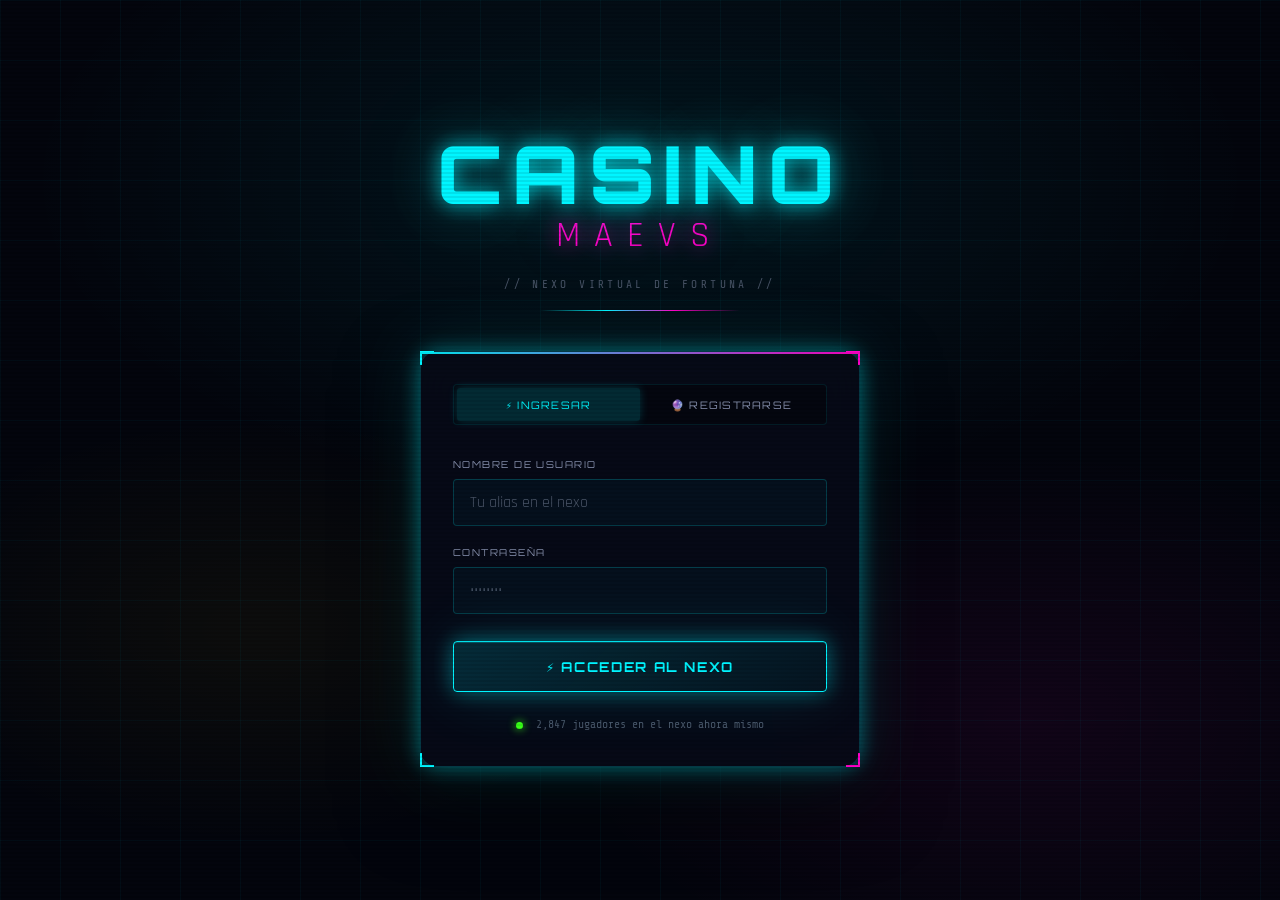
==== commit edaf2f6a: "Update index.html" ====
--- a/Frontend/index.html
+++ b/Frontend/index.html
@@ -317,7 +317,7 @@
   </div>
 
   <script>
-    const API = 'http://localhost:5000';
+    const API = 'https://literate-barnacle-v6w9gwjp4649hp59w-5000.app.github.dev/';
 
     // ── Particles ──
     const pc = document.getElementById('particles');
--- a/Frontend/assets/css/main.css
+++ b/Frontend/assets/css/main.css
@@ -0,0 +1,478 @@
+/* ═══════════════════════════════════════════════════════
+   CASINO MAEVS — GLOBAL STYLES
+   Tema: Cyberpunk Neon / Dark Luxury
+   ═══════════════════════════════════════════════════════ */
+
+@import url('https://fonts.googleapis.com/css2?family=Orbitron:wght@400;700;900&family=Rajdhani:wght@300;400;600;700&family=Share+Tech+Mono&display=swap');
+
+/* ── VARIABLES ────────────────────────────────────────── */
+:root {
+  --bg-void:      #03050d;
+  --bg-deep:      #070b18;
+  --bg-card:      #0d1322;
+  --bg-glass:     rgba(13, 19, 34, 0.85);
+
+  --neon-cyan:    #00f5ff;
+  --neon-magenta: #ff00c8;
+  --neon-gold:    #ffd700;
+  --neon-green:   #39ff14;
+  --neon-red:     #ff2052;
+
+  --text-primary:   #e8eaf6;
+  --text-secondary: #8892b0;
+  --text-dim:       #4a5568;
+
+  --border-neon:  1px solid rgba(0,245,255,0.25);
+  --border-magenta: 1px solid rgba(255,0,200,0.3);
+
+  --shadow-cyan:  0 0 20px rgba(0,245,255,0.4), 0 0 60px rgba(0,245,255,0.15);
+  --shadow-magenta: 0 0 20px rgba(255,0,200,0.4), 0 0 60px rgba(255,0,200,0.15);
+  --shadow-gold:  0 0 20px rgba(255,215,0,0.4);
+
+  --font-display: 'Orbitron', monospace;
+  --font-body:    'Rajdhani', sans-serif;
+  --font-mono:    'Share Tech Mono', monospace;
+
+  --radius-sm: 4px;
+  --radius-md: 8px;
+  --radius-lg: 16px;
+
+  --transition: all 0.25s cubic-bezier(0.4, 0, 0.2, 1);
+}
+
+/* ── RESET & BASE ─────────────────────────────────────── */
+*, *::before, *::after { box-sizing: border-box; margin: 0; padding: 0; }
+
+html { scroll-behavior: smooth; }
+
+body {
+  background-color: var(--bg-void);
+  color: var(--text-primary);
+  font-family: var(--font-body);
+  font-size: 16px;
+  line-height: 1.6;
+  min-height: 100vh;
+  overflow-x: hidden;
+  cursor: default;
+}
+
+/* ── SCANLINES OVERLAY ────────────────────────────────── */
+body::before {
+  content: '';
+  position: fixed;
+  inset: 0;
+  background: repeating-linear-gradient(
+    0deg,
+    transparent,
+    transparent 2px,
+    rgba(0,0,0,0.08) 2px,
+    rgba(0,0,0,0.08) 4px
+  );
+  pointer-events: none;
+  z-index: 9999;
+}
+
+/* ── SCROLLBAR ────────────────────────────────────────── */
+::-webkit-scrollbar { width: 6px; }
+::-webkit-scrollbar-track { background: var(--bg-deep); }
+::-webkit-scrollbar-thumb { background: var(--neon-cyan); border-radius: 3px; }
+
+/* ── TYPOGRAPHY ───────────────────────────────────────── */
+h1, h2, h3 { font-family: var(--font-display); text-transform: uppercase; letter-spacing: 0.08em; }
+
+h1 { font-size: clamp(1.8rem, 4vw, 3rem); font-weight: 900; }
+h2 { font-size: clamp(1.2rem, 2.5vw, 1.8rem); font-weight: 700; }
+h3 { font-size: 1rem; font-weight: 700; }
+
+a { color: var(--neon-cyan); text-decoration: none; transition: var(--transition); }
+a:hover { color: var(--neon-magenta); text-shadow: var(--shadow-magenta); }
+
+/* ── GLOW TEXT ────────────────────────────────────────── */
+.glow-cyan    { color: var(--neon-cyan);    text-shadow: var(--shadow-cyan); }
+.glow-magenta { color: var(--neon-magenta); text-shadow: var(--shadow-magenta); }
+.glow-gold    { color: var(--neon-gold);    text-shadow: var(--shadow-gold); }
+
+/* ── ANIMATED BG GRID ─────────────────────────────────── */
+.grid-bg {
+  position: fixed;
+  inset: 0;
+  background-image:
+    linear-gradient(rgba(0,245,255,0.04) 1px, transparent 1px),
+    linear-gradient(90deg, rgba(0,245,255,0.04) 1px, transparent 1px);
+  background-size: 60px 60px;
+  animation: gridPulse 8s ease-in-out infinite;
+  pointer-events: none;
+  z-index: 0;
+}
+
+@keyframes gridPulse {
+  0%, 100% { opacity: 0.5; }
+  50% { opacity: 1; }
+}
+
+/* ── NAVBAR ───────────────────────────────────────────── */
+.navbar {
+  position: sticky;
+  top: 0;
+  z-index: 100;
+  background: rgba(3,5,13,0.92);
+  backdrop-filter: blur(20px);
+  border-bottom: 1px solid rgba(0,245,255,0.2);
+  padding: 0.75rem 2rem;
+  display: flex;
+  align-items: center;
+  justify-content: space-between;
+  gap: 1rem;
+}
+
+.navbar-logo {
+  font-family: var(--font-display);
+  font-size: 1.3rem;
+  font-weight: 900;
+  color: var(--neon-cyan);
+  text-shadow: var(--shadow-cyan);
+  letter-spacing: 0.15em;
+}
+
+.navbar-logo span { color: var(--neon-magenta); text-shadow: var(--shadow-magenta); }
+
+.navbar-links { display: flex; gap: 0.5rem; align-items: center; flex-wrap: wrap; }
+
+.nav-link {
+  font-family: var(--font-display);
+  font-size: 0.65rem;
+  font-weight: 700;
+  letter-spacing: 0.1em;
+  color: var(--text-secondary);
+  padding: 0.4rem 0.9rem;
+  border: 1px solid transparent;
+  border-radius: var(--radius-sm);
+  transition: var(--transition);
+  text-transform: uppercase;
+}
+
+.nav-link:hover, .nav-link.active {
+  color: var(--neon-cyan);
+  border-color: var(--neon-cyan);
+  box-shadow: var(--shadow-cyan);
+  background: rgba(0,245,255,0.05);
+}
+
+.navbar-tokens {
+  font-family: var(--font-mono);
+  font-size: 0.85rem;
+  color: var(--neon-gold);
+  text-shadow: var(--shadow-gold);
+  background: rgba(255,215,0,0.08);
+  border: 1px solid rgba(255,215,0,0.3);
+  padding: 0.35rem 0.9rem;
+  border-radius: var(--radius-sm);
+  white-space: nowrap;
+}
+
+/* ── BUTTONS ──────────────────────────────────────────── */
+.btn {
+  display: inline-flex;
+  align-items: center;
+  justify-content: center;
+  gap: 0.5rem;
+  font-family: var(--font-display);
+  font-size: 0.7rem;
+  font-weight: 700;
+  letter-spacing: 0.12em;
+  text-transform: uppercase;
+  border: none;
+  border-radius: var(--radius-sm);
+  padding: 0.75rem 1.5rem;
+  cursor: pointer;
+  transition: var(--transition);
+  position: relative;
+  overflow: hidden;
+}
+
+.btn::before {
+  content: '';
+  position: absolute;
+  inset: 0;
+  background: linear-gradient(135deg, rgba(255,255,255,0.1), transparent);
+  opacity: 0;
+  transition: var(--transition);
+}
+
+.btn:hover::before { opacity: 1; }
+
+.btn-cyan {
+  background: linear-gradient(135deg, rgba(0,245,255,0.15), rgba(0,245,255,0.05));
+  color: var(--neon-cyan);
+  border: 1px solid var(--neon-cyan);
+  box-shadow: var(--shadow-cyan), inset 0 1px 0 rgba(0,245,255,0.2);
+}
+
+.btn-cyan:hover {
+  background: rgba(0,245,255,0.25);
+  transform: translateY(-2px);
+  box-shadow: 0 0 30px rgba(0,245,255,0.6), 0 0 80px rgba(0,245,255,0.25);
+}
+
+.btn-magenta {
+  background: linear-gradient(135deg, rgba(255,0,200,0.15), rgba(255,0,200,0.05));
+  color: var(--neon-magenta);
+  border: 1px solid var(--neon-magenta);
+  box-shadow: var(--shadow-magenta);
+}
+
+.btn-magenta:hover {
+  background: rgba(255,0,200,0.25);
+  transform: translateY(-2px);
+  box-shadow: 0 0 30px rgba(255,0,200,0.6), 0 0 80px rgba(255,0,200,0.25);
+}
+
+.btn-gold {
+  background: linear-gradient(135deg, rgba(255,215,0,0.2), rgba(255,215,0,0.05));
+  color: var(--neon-gold);
+  border: 1px solid var(--neon-gold);
+  box-shadow: var(--shadow-gold);
+}
+
+.btn-gold:hover {
+  background: rgba(255,215,0,0.3);
+  transform: translateY(-2px);
+  box-shadow: 0 0 30px rgba(255,215,0,0.7);
+}
+
+.btn-danger {
+  background: linear-gradient(135deg, rgba(255,32,82,0.15), rgba(255,32,82,0.05));
+  color: var(--neon-red);
+  border: 1px solid var(--neon-red);
+}
+
+.btn-danger:hover {
+  background: rgba(255,32,82,0.25);
+  transform: translateY(-2px);
+  box-shadow: 0 0 30px rgba(255,32,82,0.5);
+}
+
+.btn:disabled {
+  opacity: 0.35;
+  cursor: not-allowed;
+  transform: none !important;
+}
+
+.btn-lg { padding: 1rem 2.5rem; font-size: 0.85rem; }
+.btn-sm { padding: 0.5rem 1rem; font-size: 0.6rem; }
+
+/* ── CARDS ────────────────────────────────────────────── */
+.card {
+  background: var(--bg-card);
+  border: var(--border-neon);
+  border-radius: var(--radius-lg);
+  padding: 1.5rem;
+  position: relative;
+  overflow: hidden;
+  transition: var(--transition);
+}
+
+.card::before {
+  content: '';
+  position: absolute;
+  top: 0; left: 0; right: 0;
+  height: 2px;
+  background: linear-gradient(90deg, transparent, var(--neon-cyan), transparent);
+}
+
+.card:hover { transform: translateY(-4px); box-shadow: var(--shadow-cyan); }
+
+.card-magenta::before { background: linear-gradient(90deg, transparent, var(--neon-magenta), transparent); }
+.card-magenta { border-color: rgba(255,0,200,0.25); }
+.card-magenta:hover { box-shadow: var(--shadow-magenta); }
+
+.card-gold::before { background: linear-gradient(90deg, transparent, var(--neon-gold), transparent); }
+.card-gold { border-color: rgba(255,215,0,0.25); }
+.card-gold:hover { box-shadow: var(--shadow-gold); }
+
+/* ── INPUT ────────────────────────────────────────────── */
+.input-neon {
+  width: 100%;
+  background: rgba(0,245,255,0.03);
+  border: 1px solid rgba(0,245,255,0.2);
+  border-radius: var(--radius-sm);
+  color: var(--text-primary);
+  font-family: var(--font-body);
+  font-size: 1rem;
+  padding: 0.75rem 1rem;
+  outline: none;
+  transition: var(--transition);
+}
+
+.input-neon:focus {
+  border-color: var(--neon-cyan);
+  box-shadow: 0 0 0 3px rgba(0,245,255,0.1);
+  background: rgba(0,245,255,0.05);
+}
+
+.input-neon::placeholder { color: var(--text-dim); }
+
+/* ── ALERTS / TOASTS ──────────────────────────────────── */
+#toast-container {
+  position: fixed;
+  top: 80px;
+  right: 1.5rem;
+  z-index: 9000;
+  display: flex;
+  flex-direction: column;
+  gap: 0.5rem;
+}
+
+.toast {
+  padding: 0.75rem 1.25rem;
+  border-radius: var(--radius-md);
+  font-family: var(--font-mono);
+  font-size: 0.85rem;
+  border-left: 3px solid;
+  backdrop-filter: blur(20px);
+  animation: toastIn 0.3s ease forwards;
+  max-width: 320px;
+}
+
+.toast-success { background: rgba(57,255,20,0.1);  border-color: var(--neon-green);   color: var(--neon-green); }
+.toast-error   { background: rgba(255,32,82,0.1);   border-color: var(--neon-red);     color: var(--neon-red); }
+.toast-info    { background: rgba(0,245,255,0.1);   border-color: var(--neon-cyan);    color: var(--neon-cyan); }
+.toast-gold    { background: rgba(255,215,0,0.1);   border-color: var(--neon-gold);    color: var(--neon-gold); }
+
+@keyframes toastIn {
+  from { opacity: 0; transform: translateX(50px); }
+  to   { opacity: 1; transform: translateX(0); }
+}
+
+/* ── DIVIDER ──────────────────────────────────────────── */
+.divider {
+  display: flex;
+  align-items: center;
+  gap: 1rem;
+  color: var(--text-dim);
+  font-family: var(--font-display);
+  font-size: 0.6rem;
+  letter-spacing: 0.2em;
+}
+
+.divider::before, .divider::after {
+  content: '';
+  flex: 1;
+  height: 1px;
+  background: linear-gradient(90deg, transparent, rgba(0,245,255,0.3), transparent);
+}
+
+/* ── BADGE ────────────────────────────────────────────── */
+.badge {
+  display: inline-block;
+  padding: 0.15rem 0.6rem;
+  border-radius: 100px;
+  font-family: var(--font-display);
+  font-size: 0.55rem;
+  font-weight: 700;
+  letter-spacing: 0.1em;
+  text-transform: uppercase;
+}
+
+.badge-legendario { background: rgba(255,215,0,0.15); color: var(--neon-gold); border: 1px solid rgba(255,215,0,0.4); }
+.badge-epico      { background: rgba(255,0,200,0.15); color: var(--neon-magenta); border: 1px solid rgba(255,0,200,0.4); }
+.badge-raro       { background: rgba(0,245,255,0.15); color: var(--neon-cyan); border: 1px solid rgba(0,245,255,0.4); }
+.badge-comun      { background: rgba(255,255,255,0.08); color: var(--text-secondary); border: 1px solid rgba(255,255,255,0.15); }
+
+/* ── LOADING SPINNER ──────────────────────────────────── */
+.spinner {
+  width: 24px; height: 24px;
+  border: 2px solid rgba(0,245,255,0.2);
+  border-top-color: var(--neon-cyan);
+  border-radius: 50%;
+  animation: spin 0.7s linear infinite;
+  display: inline-block;
+}
+
+@keyframes spin { to { transform: rotate(360deg); } }
+
+/* ── MAIN LAYOUT ──────────────────────────────────────── */
+.page-content {
+  position: relative;
+  z-index: 1;
+  max-width: 1200px;
+  margin: 0 auto;
+  padding: 2rem 1.5rem;
+}
+
+/* ── SECTION HEADER ───────────────────────────────────── */
+.section-header {
+  display: flex;
+  align-items: center;
+  gap: 1rem;
+  margin-bottom: 2rem;
+}
+
+.section-header h2 { color: var(--neon-cyan); }
+
+.section-icon {
+  width: 40px; height: 40px;
+  display: flex;
+  align-items: center;
+  justify-content: center;
+  font-size: 1.4rem;
+  background: rgba(0,245,255,0.08);
+  border: 1px solid rgba(0,245,255,0.3);
+  border-radius: var(--radius-md);
+}
+
+/* ── STAT BOX ─────────────────────────────────────────── */
+.stat-box {
+  text-align: center;
+  padding: 1.25rem;
+  background: rgba(0,245,255,0.04);
+  border: 1px solid rgba(0,245,255,0.15);
+  border-radius: var(--radius-md);
+}
+
+.stat-value {
+  font-family: var(--font-mono);
+  font-size: 1.8rem;
+  color: var(--neon-gold);
+  text-shadow: var(--shadow-gold);
+  line-height: 1;
+}
+
+.stat-label {
+  font-family: var(--font-display);
+  font-size: 0.55rem;
+  letter-spacing: 0.15em;
+  color: var(--text-dim);
+  text-transform: uppercase;
+  margin-top: 0.3rem;
+}
+
+/* ── FLICKER ANIMATION ────────────────────────────────── */
+@keyframes flicker {
+  0%, 95%, 100% { opacity: 1; }
+  96%            { opacity: 0.7; }
+  97%            { opacity: 1; }
+  98%            { opacity: 0.5; }
+  99%            { opacity: 1; }
+}
+
+/* ── PULSE ────────────────────────────────────────────── */
+@keyframes pulse {
+  0%, 100% { box-shadow: var(--shadow-cyan); }
+  50%       { box-shadow: 0 0 40px rgba(0,245,255,0.8), 0 0 100px rgba(0,245,255,0.3); }
+}
+
+/* ── FADE IN ──────────────────────────────────────────── */
+@keyframes fadeInUp {
+  from { opacity: 0; transform: translateY(20px); }
+  to   { opacity: 1; transform: translateY(0); }
+}
+
+.fade-in { animation: fadeInUp 0.5s ease forwards; }
+
+/* ── RESPONSIVE ───────────────────────────────────────── */
+@media (max-width: 768px) {
+  .navbar { padding: 0.75rem 1rem; }
+  .navbar-logo { font-size: 1rem; }
+  .page-content { padding: 1.5rem 1rem; }
+}
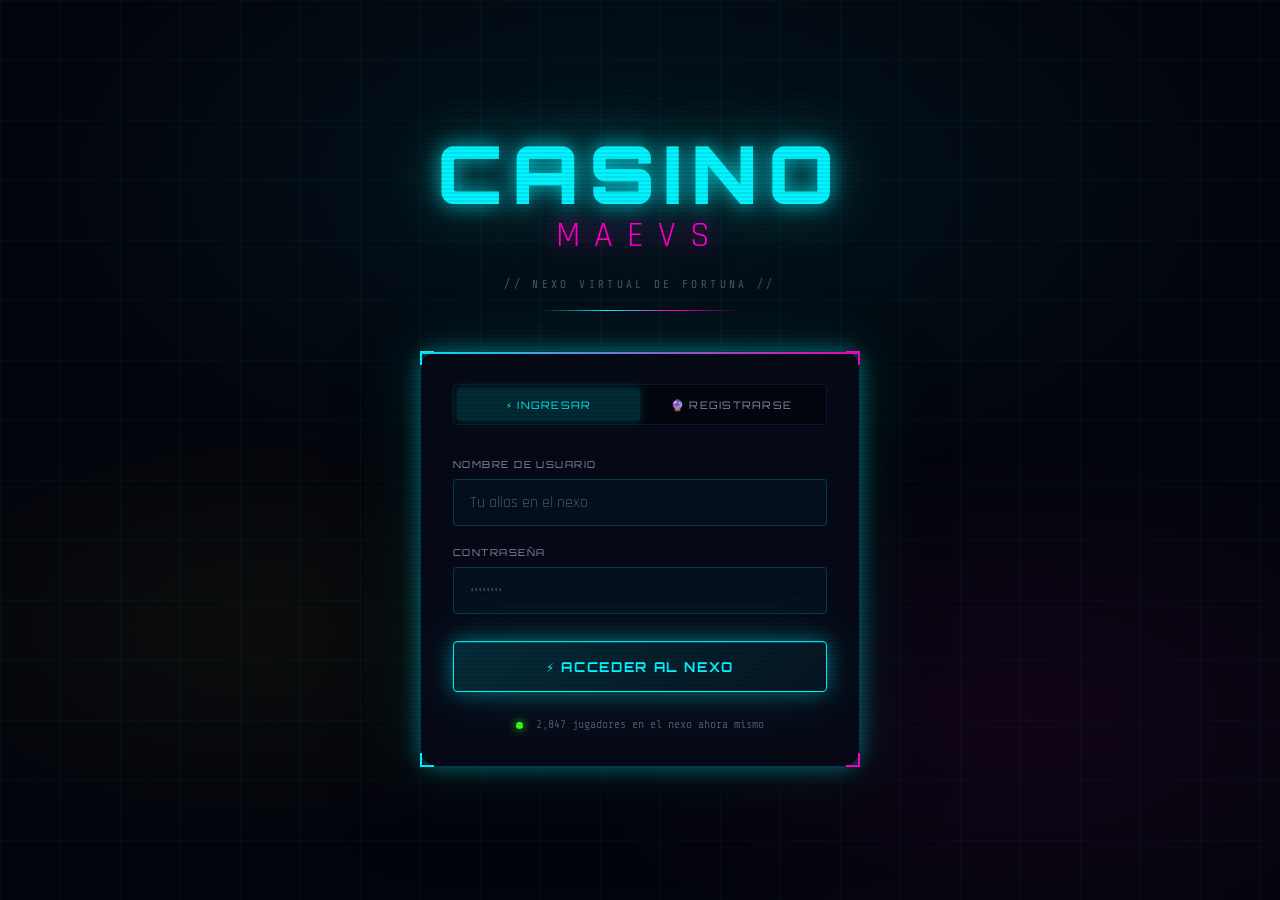
==== commit 96f7abfb: "Update index.html" ====
--- a/Frontend/index.html
+++ b/Frontend/index.html
@@ -317,7 +317,7 @@
   </div>
 
   <script>
-    const API = 'https://literate-barnacle-v6w9gwjp4649hp59w-5000.app.github.dev/';
+    const API = 'http://localhost:5000';
 
     // ── Particles ──
     const pc = document.getElementById('particles');
